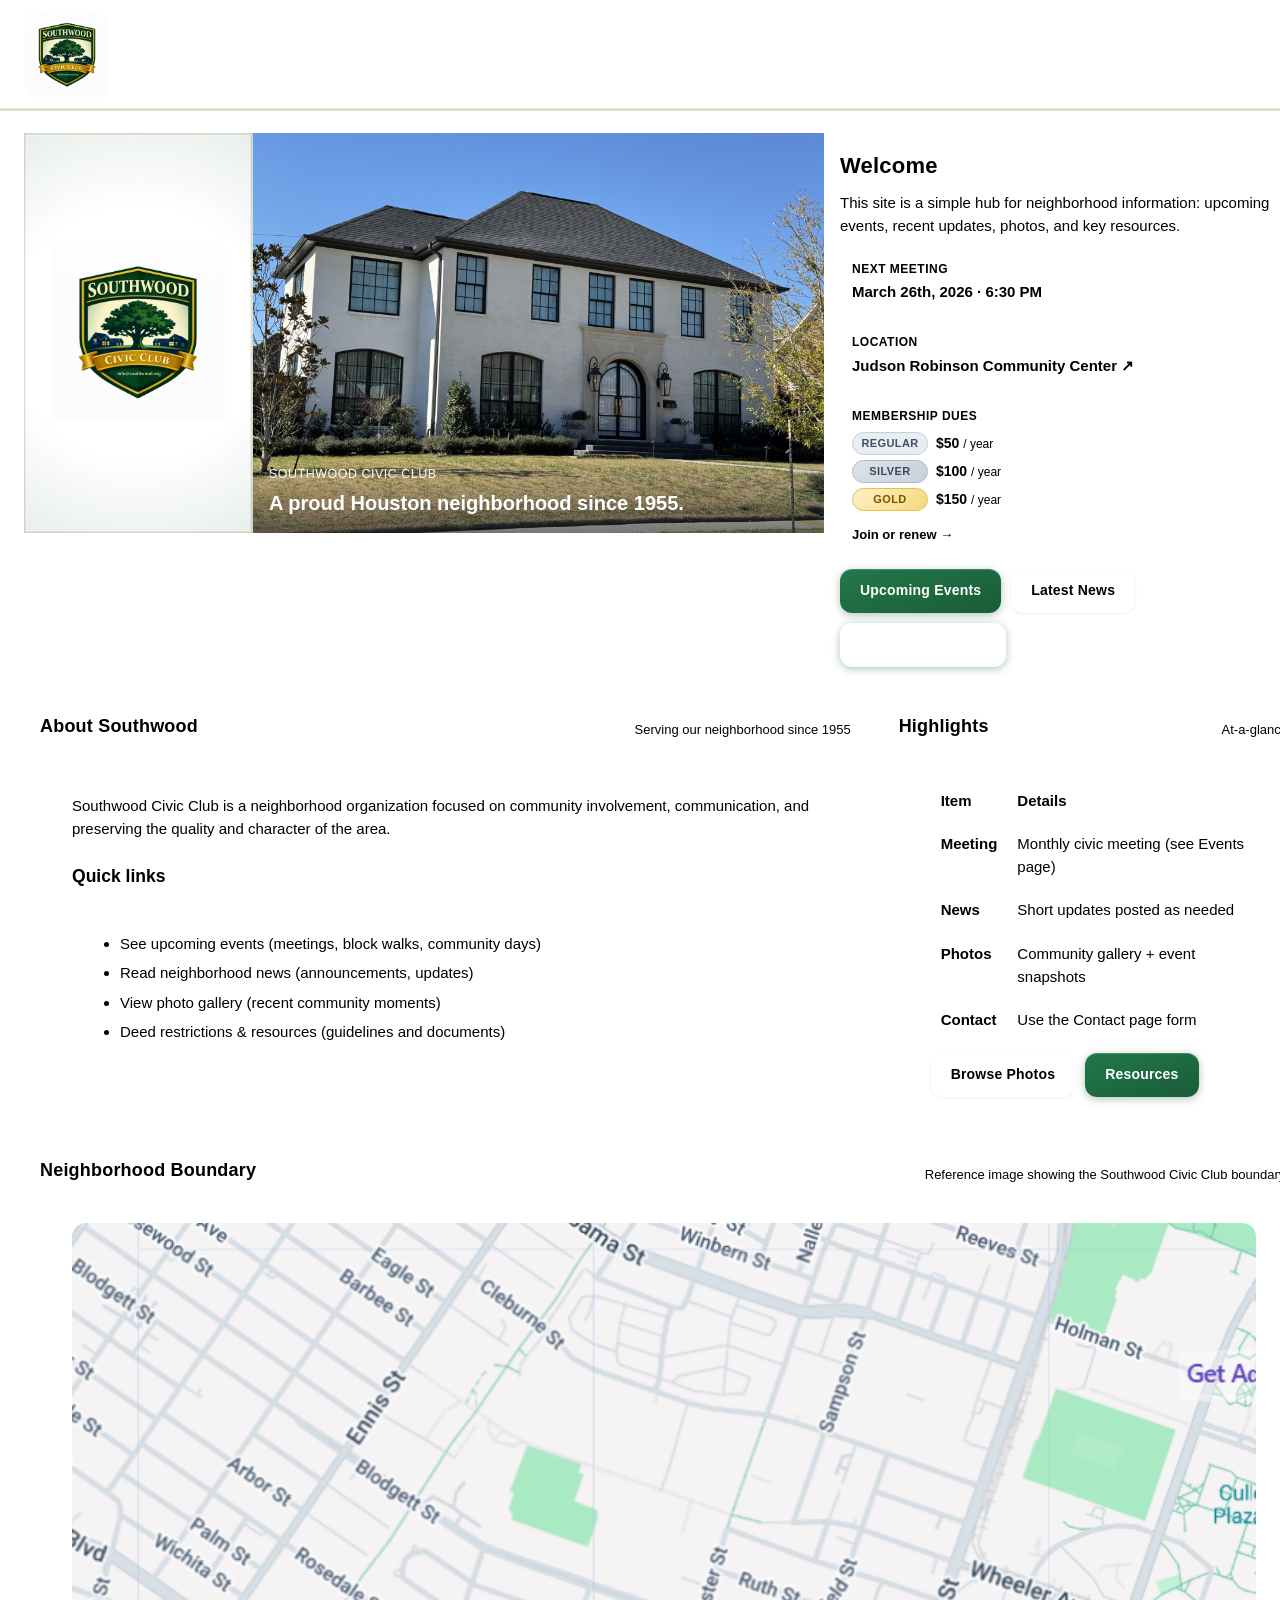
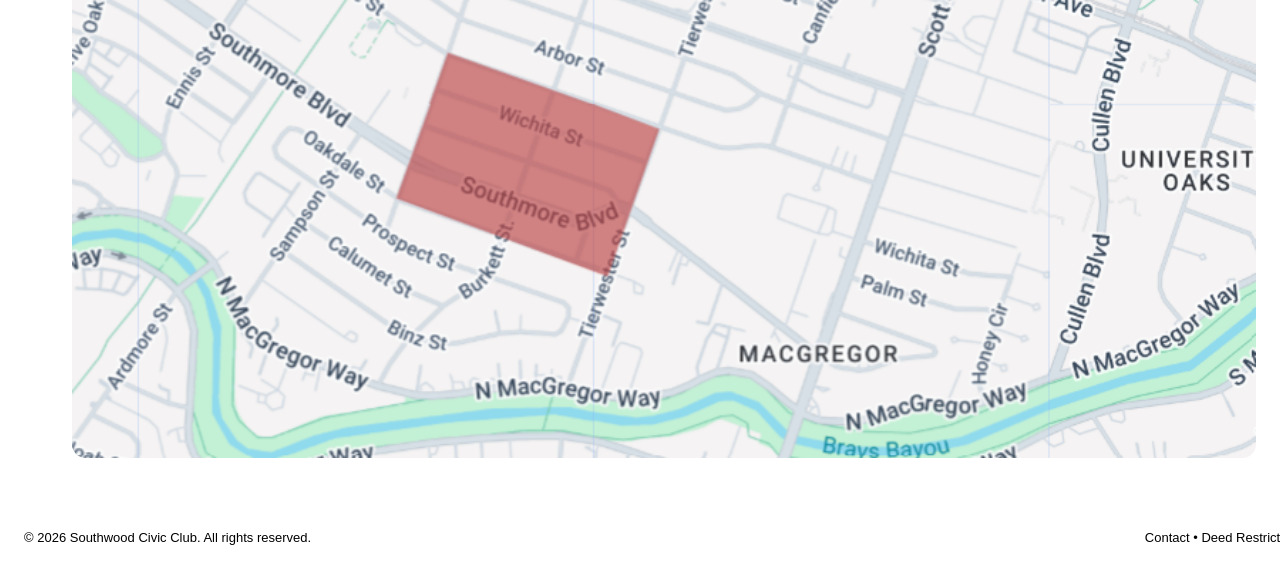
==== index.html @ e452732d "Replace interactive map with reference image Removed Leaflet CSS and JS references, replaced map wit" ====
<!doctype html>
<html lang="en">
<head>
  <meta charset="utf-8" />
  <meta name="viewport" content="width=device-width,initial-scale=1" />
  <title>Southwood Civic Club | Community in Houston, TX</title>
  <meta name="description" content="Southwood Civic Club — neighborhood updates, events, news, resources, and contact information." />
  <link rel="icon" href="assets/logo.png" />
  <link rel="stylesheet" href="assets/style.css" />
</head>

<body>
  <a class="skip-link" href="#main">Skip to content</a>

  <!-- Topbar -->
  <header class="topbar">
    <div class="container">
      <div class="topbarInner">
        <div class="brand">
          <div class="brandMark" aria-hidden="true">
            <img src="assets/logo.png" alt="">
          </div>
          <div class="brandText">
            <div class="brandName">Southwood Civic Club</div>
            <div class="brandTag">Community of neighbors • Houston, Texas</div>
          </div>
        </div>
        <nav class="nav" aria-label="Primary navigation">
          <a data-nav href="index.html">Home</a>
          <a data-nav href="events.html">Events</a>
          <a data-nav href="news.html">News</a>
          <a data-nav href="deed-restrictions.html">Deed Restrictions</a>
          <a data-nav href="about.html">About Us</a>
          <a data-nav href="contact.html">Contact</a>
        </nav>
        <button id="menuBtn" class="menuBtn" type="button" aria-controls="drawer" aria-expanded="false">
          Menu
        </button>
      </div>
    </div>
  </header>

  <!-- Drawer -->
  <div id="drawerBackdrop" class="drawerBackdrop" aria-hidden="true"></div>
  <aside id="drawer" class="drawer" aria-hidden="true">
    <div class="drawerHeader">
      <div class="drawerTitle">Southwood</div>
      <button id="closeBtn" class="closeBtn" type="button">Close</button>
    </div>
    <nav class="drawerNav" aria-label="Mobile navigation">
      <a data-nav href="index.html">Home <small>Overview</small></a>
      <a data-nav href="events.html">Events <small>Calendar</small></a>
      <a data-nav href="news.html">News <small>Updates</small></a>
      <a data-nav href="photo-gallery.html">Photo Gallery <small>Community photos</small></a>
      <a data-nav href="deed-restrictions.html">Deed Restrictions <small>Guidelines</small></a>
      <a data-nav href="contact.html">Contact <small>Reach the board</small></a>
    </nav>
  </aside>

  <!-- Hero -->
  <section class="hero">
    <div class="container">
      <div class="heroCard">
        <div class="heroTop">
          <div class="heroLeft">
            <div class="heroLogoPanel">
              <img src="assets/logo.png" alt="Southwood Civic Club logo" />
            </div>
            <div class="heroImage">
              <img id="heroRotatorImage" src="assets/hoa1.png" alt="Southwood Home of the Month - Photo 1" />
              <div class="heroOverlay">
                <div class="kicker">Southwood Civic Club</div>
                <div class="big">A proud Houston neighborhood since 1955.</div>
              </div>
            </div>
          </div>
          <div class="heroAside">
            <h1>Welcome</h1>
            <p>
              This site is a simple hub for neighborhood information: upcoming events, recent updates,
              photos, and key resources.
            </p>
            <div class="callouts">
              <div class="callout">
                <div class="label">Next Meeting</div>
                <div class="value"><a href="events.html">March 26th, 2026 · 6:30 PM</a></div>
              </div>
              <div class="callout">
                <div class="label">Location</div>
                <div class="value"><a href="https://maps.google.com/maps?q=Judson+Robinson+Community+Center,+3222+Yale+St,+Houston,+TX+77018" target="_blank" rel="noopener">Judson Robinson Community Center ↗</a></div>
              </div>
              <div class="callout">
                <div class="label">Membership Dues</div>
                <div class="membershipTiers">
                  <div class="tierRow">
                    <span class="tierBadge tierRegular">Regular</span>
                    <span class="tierPrice">$50 <span class="tierPer">/ year</span></span>
                  </div>
                  <div class="tierRow">
                    <span class="tierBadge tierSilver">Silver</span>
                    <span class="tierPrice">$100 <span class="tierPer">/ year</span></span>
                  </div>
                  <div class="tierRow">
                    <span class="tierBadge tierGold">Gold</span>
                    <span class="tierPrice">$150 <span class="tierPer">/ year</span></span>
                  </div>
                  <div style="margin-top:6px;"><a href="contact.html" style="font-size:13px;">Join or renew →</a></div>
                </div>
              </div>
            </div>
            <div class="pillRow" style="margin-top:14px;">
              <a class="btn primary" href="events.html">Upcoming Events</a>
              <a class="btn" href="news.html">Latest News</a>
              <a class="btn green" href="contact.html">Contact the Group</a>
            </div>
          </div>
        </div>
      </div>
    </div>
  </section>

  <!-- Main -->
  <main id="main" class="main">
    <div class="container">
      <div class="grid">
        <section class="card" aria-label="About">
          <div class="cardHeader">
            <h2>About Southwood</h2>
            <div class="sub">Serving our neighborhood since 1955</div>
          </div>
          <div class="cardBody">
            <p>
              Southwood Civic Club is a neighborhood organization focused on community involvement, communication,
              and preserving the quality and character of the area.
            </p>
            <hr class="sep" />
            <h3 style="margin:0 0 8px; color:var(--accent);">Quick links</h3>
            <ul class="list">
              <li><a href="events.html">See upcoming events</a> (meetings, block walks, community days)</li>
              <li><a href="news.html">Read neighborhood news</a> (announcements, updates)</li>
              <li><a href="photo-gallery.html">View photo gallery</a> (recent community moments)</li>
              <li><a href="deed-restrictions.html">Deed restrictions & resources</a> (guidelines and documents)</li>
            </ul>
          </div>
        </section>

        <aside class="card" aria-label="Highlights">
          <div class="cardHeader">
            <h2>Highlights</h2>
            <div class="sub">At-a-glance</div>
          </div>
          <div class="cardBody">
            <div class="tableScroll">
              <table class="table" aria-label="Highlights table">
                <thead>
                  <tr><th>Item</th><th>Details</th></tr>
                </thead>
                <tbody>
                  <tr>
                    <td data-label="Item"><b>Meeting</b></td>
                    <td data-label="Details">Monthly civic meeting (see Events page)</td>
                  </tr>
                  <tr>
                    <td data-label="Item"><b>News</b></td>
                    <td data-label="Details">Short updates posted as needed</td>
                  </tr>
                  <tr>
                    <td data-label="Item"><b>Photos</b></td>
                    <td data-label="Details">Community gallery + event snapshots</td>
                  </tr>
                  <tr>
                    <td data-label="Item"><b>Contact</b></td>
                    <td data-label="Details">Use the Contact page form</td>
                  </tr>
                </tbody>
              </table>
            </div>
            <div class="pillRow" style="margin-top:12px;">
              <a class="btn" href="photo-gallery.html">Browse Photos</a>
              <a class="btn primary" href="deed-restrictions.html">Resources</a>
            </div>
          </div>
        </aside>
      </div>

      <!-- Neighborhood Boundary Map -->
      <section class="card" aria-label="Neighborhood Boundary Map" style="margin-top:18px;">
        <div class="cardHeader">
          <h2>Neighborhood Boundary</h2>
          <div class="sub">Reference image showing the Southwood Civic Club boundary.</div>
        </div>
        <div class="cardBody">
          <img
            src="assets/map.png"
            alt="Map showing the Southwood Civic Club neighborhood boundary"
            style="display:block; width:100%; height:auto; border:1px solid var(--line); border-radius:14px;"
          />
        </div>
      </section>
    </div>
  </main>

  <footer class="footer">
    <div class="container">
      <div class="footerRow">
        <div>© <span id="year"></span> Southwood Civic Club. All rights reserved.</div>
        <div>
          <a href="contact.html">Contact</a> •
          <a href="deed-restrictions.html">Deed Restrictions</a>
        </div>
      </div>
    </div>
  </footer>

  <script src="assets/site.js"></script>
</body>
</html>
---- assets/style.css ----
/* Southwood Civic Club - Classic site styling


:root{
  --paper:#ffffff;
  --ink:#111827;
  --muted:#4b5563;
  --line:#e5e7eb;
  --soft:#f7f7f8;

  --accent:#1a5c38;        /* logo forest green */
  --accent-deep:#154d30;   /* deeper logo green */
  --accent-soft:#2a8a56;   /* lighter logo green */
  --accent2:#c9a24a;       /* refined gold accent */
  --accent3:#2a8a56;       /* lighter green */

  --shadow: 0 10px 30px rgba(17,24,39,.08);
  --shadow2: 0 6px 16px rgba(17,24,39,.10);

  --radius: 18px;
  --radius2: 14px;

  /* Increased from 1100px so content can stretch across larger desktop screens */
  --max: 1600px;
}

*{ box-sizing:border-box; }

html, body{ height:100%; }

body{
  margin:0;
  background:var(--paper);
  color:var(--ink);
  font-family: Calibri, Candara, "Segoe UI", SegoeUI, Optima, Arial, sans-serif;
  font-size:15px;
  line-height:1.55;
}

a{ color:var(--accent); text-decoration:none; }
a:hover{ text-decoration:underline; }

img{ max-width:100%; height:auto; display:block; }

/* Container now uses full width up to --max (responsive on any screen size) */
.container{
  width: 100%;
  max-width: var(--max);
  margin: 0 auto;
  padding: 0 24px;
}

.skip-link{
  position:absolute;
  left:-999px;
  top:auto;
  width:1px;
  height:1px;
  overflow:hidden;
}
.skip-link:focus{
  left:12px;
  top:12px;
  width:auto;
  height:auto;
  padding:10px 12px;
  background:#fff;
  border:1px solid var(--line);
  border-radius:10px;
  box-shadow:var(--shadow2);
  z-index:9999;
}

/* Header */
.topbar{
  position:sticky;
  top:0;
  z-index:50;
  background: linear-gradient(
    to right,
    var(--accent-deep),
    var(--accent),
    #1f6b44
  );
  border-bottom: 1px solid rgba(0,0,0,.15);
  box-shadow: inset 0 -2px 0 rgba(201,162,74,.35);
}

.topbarInner{
  display:flex;
  align-items:center;
  justify-content:space-between;
  gap:14px;
  padding: 12px 0;
}

.brand{
  display:flex;
  align-items:center;
  gap:12px;
  min-width: 240px;
}
.brandMark{
  width:84px;
  height:84px;
  border-radius:10px;
  border:1px solid rgba(255,255,255,.30);
  background:#fff;
  display:flex;
  align-items:center;
  justify-content:center;
  overflow:hidden;
  flex-shrink:0;
}
.brandMark img{
  width:100%;
  height:100%;
  object-fit:cover;
}
.brandText{
  display:flex;
  flex-direction:column;
  line-height:1.1;
}
.brandName{
  font-weight:700;
  letter-spacing:.2px;
  color:#fff;
}
.brandTag{
  font-size:13px;
  color:rgba(255,255,255,.78);
}

/* Desktop nav */
.nav{
  display:flex;
  align-items:center;
  gap:14px;
  flex-wrap:wrap;
  justify-content:flex-end;
}
.nav a{
  padding:8px 10px;
  border-radius:10px;
  color:rgba(255,255,255,.90);
  text-decoration:none;
  border:1px solid transparent;
}
.nav a:hover{
  background: rgba(255,255,255,.12);
  border-color: rgba(255,255,255,.22);
  text-decoration:none;
  color:#fff;
}
.nav a.active{
  background: rgba(255,255,255,.18);
  border-color: rgba(255,255,255,.32);
  color: #fff;
  font-weight:700;
}

/* Unified button style (Menu + Close) */
.menuBtn,
.closeBtn{
  height:42px;
  min-width:88px;
  padding:0 16px;
  border-radius:10px;
  border:1.5px solid rgba(255,255,255,.35);
  background:rgba(255,255,255,.12);
  color:#fff;
  font-weight:700;
  font-family: Calibri, Candara, "Segoe UI", SegoeUI, Optima, Arial, sans-serif;
  font-size:14px;
  line-height:1;
  display:inline-flex;
  align-items:center;
  justify-content:center;
  cursor:pointer;
  user-select:none;
  transition: background .14s ease, border-color .14s ease, box-shadow .14s ease;
  box-shadow: 0 1px 3px rgba(0,0,0,.12);
}
.menuBtn:hover,
.closeBtn:hover{
  background:rgba(255,255,255,.22);
  border-color: rgba(255,255,255,.55);
  box-shadow: 0 3px 8px rgba(0,0,0,.15);
}
.menuBtn:active,
.closeBtn:active{ transform: translateY(1px); box-shadow: none; }

.menuBtn{ display:none; }

/* Close button lives inside the white drawer — override to dark ink */
.closeBtn{
  border-color: var(--line);
  background: var(--paper);
  color: var(--ink);
  box-shadow: 0 1px 3px rgba(17,24,39,.07);
}
.closeBtn:hover{
  background: var(--soft);
  border-color: #c5cdd5;
  box-shadow: 0 3px 8px rgba(17,24,39,.10);
}

/* Drawer */
.drawerBackdrop{
  position:fixed;
  inset:0;
  background: rgba(17,24,39,.35);
  opacity:0;
  pointer-events:none;
  transition: opacity .2s ease;
  z-index:80;
}

.drawer{
  position:fixed;
  top:0;
  right:0;
  height:100%;
  width: 330px;
  max-width: 92vw;
  background:#fff;
  border-left:1px solid var(--line);
  box-shadow: var(--shadow);
  transform: translateX(105%);
  transition: transform .22s ease;
  z-index:90;
  display:flex;
  flex-direction:column;
}

.drawerHeader{
  display:flex;
  align-items:center;
  justify-content:space-between;
  padding: 14px 14px 10px;
  border-bottom:1px solid var(--line);
}
.drawerTitle{
  font-weight:800;
  color:var(--accent);
}

.drawerNav{
  padding: 10px 10px 18px;
  display:flex;
  flex-direction:column;
  gap:6px;
}
.drawerNav a{
  display:flex;
  align-items:center;
  justify-content:space-between;
  padding: 10px 12px;
  border-radius: 12px;
  border: 1px solid transparent;
  color: var(--ink);
  text-decoration:none;
}
.drawerNav a:hover{
  background: var(--soft);
  border-color: var(--line);
}
.drawerNav a.active{
  background: rgba(26,92,56,.10);
  border-color: rgba(26,92,56,.22);
  color: var(--accent);
  font-weight:800;
}
.drawerNav small{
  color: var(--muted);
  font-weight:600;
}

/* Open state */
body.drawerOpen .drawerBackdrop{
  opacity:1;
  pointer-events:auto;
}
body.drawerOpen .drawer{
  transform: translateX(0);
}

/* Hero */
.hero{
  padding: 22px 0 6px;
}
.heroCard{
  border:1px solid var(--line);
  border-radius: var(--radius);
  overflow:hidden;
  background:#fff;
  box-shadow: var(--shadow);
}
.heroTop{
  display:grid;
  grid-template-columns: 1.25fr .75fr;
  gap:0;
}
.heroLeft{
  display:flex;
  flex-direction:row;
  align-items:stretch;
  height:400px;
  border-right: 1px solid var(--line);
  overflow:hidden;
}
.heroLogoPanel{
  width: 200px;
  min-width: 200px;
  max-width: 200px;
  display:flex;
  align-items:center;
  justify-content:center;
  padding: 14px;
  border-right: 1px solid rgba(26,92,56,.18);
  background: radial-gradient(
    circle at center,
    #ffffff 55%,
    rgba(26,92,56,.10) 100%
  );
  box-shadow:
    inset 0 0 0 2px rgba(26,92,56,.08),
    0 8px 18px rgba(17,24,39,.06);
  position: relative;
  overflow:hidden;
}
.heroLogoPanel::after{
  content:"";
  position:absolute;
  inset:0;
  pointer-events:none;
  box-shadow: inset 0 0 0 1px rgba(201,162,74,.25);
}
.heroLogoPanel img{
  width: 174px;
  height: 174px;
  object-fit: contain;
  display:block;
}
.heroImage{
  flex:1;
  height:400px;
  background: #f3f4f6;
  position:relative;
  overflow:hidden;
}
.heroImage img{
  width:100%;
  height:100%;
  object-fit:cover;
  display:block;
  transition: opacity .22s ease-in-out;
}
.heroImage img.isFading{
  opacity:.25;
}
.heroOverlay{
  position:absolute;
  inset:auto 0 0 0;
  padding: 14px 16px;
  background: linear-gradient(to top, rgba(17,24,39,.55), rgba(17,24,39,0));
  color:#fff;
}
.heroOverlay .kicker{
  font-size:12.5px;
  letter-spacing:.5px;
  text-transform:uppercase;
  opacity:.95;
}
.heroOverlay .big{
  font-size:20px;
  font-weight:800;
  margin-top:4px;
}

.heroAside{
  padding: 16px 16px 14px;
}
.heroAside h1{
  margin: 0 0 8px;
  font-size: 22px;
  color: var(--accent);
  letter-spacing:.2px;
}
.heroAside p{
  margin: 0 0 12px;
  color: var(--muted);
}
.callouts{
  display:flex;
  flex-direction:column;
  gap:10px;
  margin-top: 8px;
}
.callout{
  border: 1px solid var(--line);
  background: var(--soft);
  border-radius: 12px;
  padding: 10px 12px;
}
.callout .label{
  font-size:12px;
  color: var(--muted);
  text-transform: uppercase;
  letter-spacing:.5px;
  font-weight:700;
}
.callout .value{
  font-weight:800;
  margin-top:2px;
}
.callout a{
  font-weight:800;
}
.membershipTiers{
  margin-top: 6px;
  display: flex;
  flex-direction: column;
  gap: 5px;
}
.tierRow{
  display: flex;
  align-items: center;
  gap: 8px;
}
.tierBadge{
  display: inline-block;
  font-size: 11px;
  font-weight: 800;
  letter-spacing: .4px;
  text-transform: uppercase;
  padding: 2px 8px;
  border-radius: 20px;
  min-width: 58px;
  text-align: center;
}
.tierRegular{
  background: #e8edf2;
  color: #3d5166;
  border: 1px solid #c5d0db;
}
.tierSilver{
  background: linear-gradient(135deg, #dde3ea 0%, #c8d0da 100%);
  color: #3a4a5c;
  border: 1px solid #adb8c7;
}
.tierGold{
  background: linear-gradient(135deg, #fef0c7 0%, #f5d87e 100%);
  color: #7a5200;
  border: 1px solid #e6c04a;
}
.tierPrice{
  font-weight: 800;
  font-size: 14px;
  color: var(--ink);
}
.tierPer{
  font-weight: 500;
  font-size: 12px;
  color: var(--muted);
}

/* Content sections */
.main{
  padding: 12px 0 26px;
}
.grid{
  display:grid;
  grid-template-columns: 2fr 1fr;
  gap: 16px;
  align-items:start;
}

.card{
  border:1px solid var(--line);
  border-radius: var(--radius);
  background:#fff;
  box-shadow: var(--shadow);
}
.cardHeader{
  padding: 14px 16px 10px;
  border-bottom:1px solid var(--line);
  display:flex;
  align-items:flex-end;
  justify-content:space-between;
  gap:12px;
}
.cardHeader h2{
  margin:0;
  font-size: 18px;
  color: var(--accent);
  letter-spacing:.2px;
}
.cardHeader .sub{
  color: var(--muted);
  font-size: 13px;
}
.cardBody{
  padding: 28px 48px;
}
hr.sep{
  border:0;
  border-top:1px solid var(--line);
  margin: 8px 0;
}

.pillRow{
  display:flex;
  flex-wrap:wrap;
  gap:10px;
  margin-top: 14px;
  align-items:center;
}

.btn{
  display:inline-flex;
  align-items:center;
  justify-content:center;
  gap:8px;
  padding: 11px 20px;
  border-radius: 12px;
  border: 1px solid var(--line);
  background:#fff;
  color: var(--ink);
  font-weight:700;
  font-size: 14px;
  letter-spacing: .2px;
  cursor:pointer;
  text-decoration:none;
  transition: transform .15s ease, background .15s ease, box-shadow .15s ease, border-color .15s ease;
  font-family: Calibri, Candara, "Segoe UI", SegoeUI, Optima, Arial, sans-serif;
  box-shadow: 0 1px 3px rgba(17,24,39,.08), inset 0 1px 0 rgba(255,255,255,.9);
  position: relative;
  overflow: hidden;
}
.btn:hover{
  background: var(--soft);
  border-color: #d1d5db;
  box-shadow: 0 4px 12px rgba(17,24,39,.12), inset 0 1px 0 rgba(255,255,255,.9);
  transform: translateY(-2px);
  text-decoration:none;
}
.btn:active{
  transform: translateY(0);
  box-shadow: 0 1px 3px rgba(17,24,39,.08);
}
.btn.primary{
  background: linear-gradient(160deg, #22784a 0%, #1a5c38 100%);
  border-color: #154d30;
  color: #fff;
  box-shadow: 0 2px 8px rgba(26,92,56,.35), inset 0 1px 0 rgba(255,255,255,.18);
}
.btn.primary:hover{
  background: linear-gradient(160deg, #29925b 0%, #22784a 100%);
  border-color: #154d30;
  box-shadow: 0 6px 18px rgba(26,92,56,.40), inset 0 1px 0 rgba(255,255,255,.18);
  color: #fff;
}
.btn.primary:active{
  background: linear-gradient(160deg, #1a5c38 0%, #154d30 100%);
  box-shadow: 0 1px 4px rgba(26,92,56,.30);
}
.btn.green{
  background: linear-gradient(
    160deg,
    var(--accent-soft) 0%,
    var(--accent) 100%
  );
  border-color: var(--accent-deep);
  color: #fff;
  box-shadow: 0 2px 8px rgba(26,92,56,.35), inset 0 1px 0 rgba(255,255,255,.18);
}
.btn.green:hover{
  background: linear-gradient(160deg, #339965 0%, #22784a 100%);
  border-color: var(--accent-deep);
  box-shadow: 0 6px 18px rgba(26,92,56,.40), inset 0 1px 0 rgba(255,255,255,.18);
  color: #fff;
}
.btn.green:active{
  background: linear-gradient(160deg, var(--accent) 0%, var(--accent-deep) 100%);
  box-shadow: 0 1px 4px rgba(26,92,56,.30);
}

.list{
  margin: 0;
  padding: 28px 48px;
}
.list li{ margin: 6px 0; }

.notice{
  border-left: 4px solid rgba(26,92,56,.50);
  background: rgba(26,92,56,.06);
  padding: 10px 12px;
  border-radius: 10px;
  color: var(--muted);
}


.boundaryMapCard{
  width: min(1100px, 100%);
  margin-left:auto;
  margin-right:auto;
}

/* Tables */
.tableScroll{
  overflow-x: auto;
  -webkit-overflow-scrolling: touch;
  border-radius: 12px;
  border: 1px solid var(--line);
}
.table{
  width:100%;
  border-collapse:collapse;
  border-radius: 12px;
  overflow:hidden;
}
.table th, .table td{
  padding: 10px 10px;
  border-bottom: 1px solid var(--line);
  vertical-align:top;
}
.table th{
  background: var(--soft);
  text-align:left;
  color: var(--ink);
  font-weight:800;
}
.table tr:hover td{
  background: rgba(17,24,39,.02);
}

/* Gallery */
.gallery{
  display:grid;
  grid-template-columns: repeat(3, 1fr);
  gap:10px;
}
.gItem{
  border:1px solid var(--line);
  border-radius: 12px;
  overflow:hidden;
  background:#fff;
  cursor:pointer;
  transition: transform .12s ease, box-shadow .12s ease;
}
.gItem:hover{
  transform: translateY(-2px);
  box-shadow: 0 10px 18px rgba(17,24,39,.10);
}
.gItem img{
  width:100%;
  height: 180px;
  object-fit:cover;
  background:#f3f4f6;
}
.gCap{
  padding: 8px 10px;
  font-weight:700;
  color: var(--muted);
  font-size: 13px;
}

/* Lightbox */
.lightbox{
  position:fixed;
  inset:0;
  background: rgba(17,24,39,.72);
  display:none;
  align-items:center;
  justify-content:center;
  padding: 18px;
  z-index:120;
}
.lightbox.open{ display:flex; }
.lightboxInner{
  width:min(980px, 96vw);
  background:#fff;
  border-radius: 14px;
  overflow:hidden;
  box-shadow: var(--shadow);
  border: 1px solid rgba(255,255,255,.12);
}
.lightboxTop{
  display:flex;
  align-items:center;
  justify-content:space-between;
  gap:10px;
  padding: 10px 12px;
  border-bottom:1px solid var(--line);
  background: var(--soft);
}
.lightboxTitle{
  font-weight:800;
  color: var(--ink);
}
.lbControls{
  display:flex;
  gap:8px;
}
.lbBtn{
  height:38px;
  min-width:44px;
  padding:0 12px;
  border-radius:10px;
  border:1px solid var(--line);
  background:#fff;
  font-weight:800;
  cursor:pointer;
}
.lbBtn:hover{ background:#f3f4f6; }
.lightboxImg{
  width:100%;
  max-height: 78vh;
  object-fit:contain;
  background:#0b1220;
}

/* Forms */
.field{
  display:flex;
  flex-direction:column;
  gap:6px;
  margin-bottom: 16px;
}
.field label{
  font-weight:700;
  font-size: 13.5px;
  color: var(--ink);
  letter-spacing: .1px;
}
.input, textarea{
  border: 1.5px solid var(--line);
  border-radius: 12px;
  padding: 11px 14px;
  font-family: Calibri, Candara, "Segoe UI", SegoeUI, Optima, Arial, sans-serif;
  font-size: 15px;
  outline: none;
  background: #fafafa;
  color: var(--ink);
  transition: border-color .18s ease, box-shadow .18s ease, background .18s ease;
  box-shadow: inset 0 1px 3px rgba(17,24,39,.05);
  width: 100%;
}
.input::placeholder, textarea::placeholder{
  color: #9ca3af;
}
.input:hover, textarea:hover{
  border-color: #c5cdd5;
  background: #fff;
}
.input:focus, textarea:focus{
  border-color: #1a5c38;
  background: #fff;
  box-shadow: 0 0 0 3.5px rgba(26,92,56,.14), inset 0 1px 2px rgba(17,24,39,.04);
}
textarea{ min-height: 130px; resize: vertical; line-height: 1.6; }

/* Contact form status messages */
.formStatus{
  padding: 13px 16px;
  border-radius: 12px;
  font-size: 14px;
  font-weight: 600;
  margin-bottom: 14px;
  border: 1.5px solid transparent;
  line-height: 1.5;
}
.formStatus.success{
  background: rgba(47,111,78,.08);
  border-color: rgba(47,111,78,.30);
  color: #1e5c37;
}
.formStatus.error{
  background: rgba(185,28,28,.06);
  border-color: rgba(185,28,28,.25);
  color: #991b1b;
}
.btn:disabled{
  opacity: .60;
  cursor: not-allowed;
  transform: none !important;
  box-shadow: none !important;
}

/* Footer */
.footer{
  border-top:1px solid var(--line);
  padding: 16px 0 22px;
  color: var(--muted);
  font-size: 13px;
}
.footerRow{
  display:flex;
  align-items:center;
  justify-content:space-between;
  gap:12px;
  flex-wrap:wrap;
}
.footer a{ color: var(--muted); }
.footer a:hover{ color: var(--accent); }

/* Responsive */
@media (max-width: 920px){
  .heroTop{ grid-template-columns: 1fr; }
  .heroLeft{ border-right:0; border-bottom:1px solid var(--line); height:auto; }
  .heroImage{ height:300px; }
  .grid{ grid-template-columns: 1fr; }
  .gallery{ grid-template-columns: repeat(2, 1fr); }
}
@media (max-width: 560px){
  .heroLeft{ flex-direction:column; height:auto; }
  .heroLogoPanel{ width:100%; max-width:100%; border-right:0; border-bottom:1px solid var(--line); padding:12px; }
  .heroLogoPanel img{ width:120px; height:120px; }
  .heroImage{ height:220px; }
}

@media (max-width: 760px){
  .nav{ display:none; }
  .menuBtn{ display:inline-flex; }
  .brand{ min-width: unset; }
}

@media (max-width: 480px){
  .gallery{ grid-template-columns: 1fr; }
  .container{ padding: 0 12px; }
  .cardBody{ padding: 16px 16px; }
  .list{ padding: 12px 16px; }
  .cardHeader{ flex-direction: column; align-items: flex-start; gap: 2px; }

  /* Responsive stacked table — each row becomes a labeled card */
  .tableScroll{ border: none; overflow: visible; }
  .table, .table thead, .table tbody, .table th, .table td, .table tr{
    display: block;
  }
  .table thead tr{
    position: absolute;
    top: -9999px;
    left: -9999px;
  }
  .table tr{
    border: 1px solid var(--line);
    border-radius: 12px;
    margin-bottom: 10px;
    overflow: hidden;
  }
  .table td{
    border: none;
    border-bottom: 1px solid var(--line);
    position: relative;
    padding: 10px 12px 10px 42%;
    min-height: 36px;
    word-break: break-word;
  }
  .table td:last-child{ border-bottom: none; }
  .table td::before{
    content: attr(data-label);
    position: absolute;
    left: 10px;
    width: 38%;
    padding-right: 8px;
    font-weight: 800;
    color: var(--muted);
    font-size: 12px;
    text-transform: uppercase;
    letter-spacing: .3px;
    padding-top: 2px;
  }
}

/* Document toggle accordion panels */
.docToggleRow{
  display:flex;
  flex-direction:column;
  gap:12px;
  margin-bottom:24px;
}

.docToggleBtn{
  display:flex;
  align-items:center;
  gap:16px;
  width:100%;
  padding:18px 22px;
  border-radius:14px;
  border:1.5px solid var(--line);
  background:var(--soft);
  color:var(--ink);
  font-family:Calibri, Candara, "Segoe UI", SegoeUI, Optima, Arial, sans-serif;
  cursor:pointer;
  text-align:left;
  transition:background .15s ease, border-color .15s ease, box-shadow .15s ease;
  box-shadow:0 1px 3px rgba(17,24,39,.07);
}
.docToggleBtn:hover{
  background:#fff;
  border-color:rgba(26,92,56,.35);
  box-shadow:0 4px 12px rgba(17,24,39,.10);
}
.docToggleBtn[aria-expanded="true"]{
  background:rgba(26,92,56,.06);
  border-color:rgba(26,92,56,.30);
}

.docToggleIcon{
  font-size:16px;
  color:var(--accent);
  flex-shrink:0;
  transition:transform .2s ease;
  line-height:1;
}
.docToggleBtn[aria-expanded="true"] .docToggleIcon{
  transform:rotate(90deg);
}

.docToggleText{
  flex:1;
  min-width:0;
}
.docToggleLabel{
  font-size:17px;
  font-weight:800;
  color:var(--accent);
  display:block;
}
.docToggleSub{
  font-size:13px;
  color:var(--muted);
  display:block;
  margin-top:2px;
}

.docPanel{
  border:1px solid var(--line);
  border-radius:14px;
  padding:28px 36px;
  background:#fff;
  margin-bottom:16px;
  animation:panelOpen .18s ease;
}

@keyframes panelOpen{
  from{ opacity:0; transform:translateY(-6px); }
  to{ opacity:1; transform:translateY(0); }
}

.docPanel h4{
  margin:18px 0 6px;
  color:var(--accent);
}
.docPanel h5{
  margin:12px 0 4px;
  color:var(--ink);
}

.docNotice{
  border-left:4px solid rgba(26,92,56,.40);
  background:rgba(26,92,56,.05);
  border-radius:10px;
  padding:14px 18px;
  margin-bottom:20px;
}
.docNotice .noticeLabel{
  font-size:11px;
  font-weight:800;
  letter-spacing:.6px;
  text-transform:uppercase;
  color:var(--accent);
  margin-bottom:6px;
}

.docSection{
  border-top:1px solid var(--line);
  padding-top:20px;
  margin-top:20px;
}

.docRecord{
  display:inline-block;
  font-size:12px;
  font-weight:700;
  letter-spacing:.3px;
  color:var(--muted);
  background:var(--soft);
  border:1px solid var(--line);
  border-radius:8px;
  padding:3px 10px;
  margin-bottom:14px;
}

@media (max-width:560px){
  .docPanel{ padding:16px 14px; }
  .docToggleBtn{ padding:14px 14px; gap:10px; }
  .docToggleLabel{ font-size:15px; }
}

/* About page board cards */
.boardGrid{
  display:grid;
  grid-template-columns: repeat(3, minmax(0, 1fr));
  gap:14px;
}
.boardCard{
  border:1px solid var(--line);
  border-radius:12px;
  background:#fff;
  padding:10px;
  text-align:center;
}
.boardPhoto{
  width:100%;
  aspect-ratio:1 / 1;
  object-fit:cover;
  border-radius:10px;
  border:1px solid var(--line);
  background:var(--soft);
}
.boardName{
  margin-top:10px;
  font-weight:800;
  color:var(--ink);
}
.boardRole{
  margin-top:2px;
  font-size:13px;
  color:var(--muted);
}

@media (max-width: 920px){
  .boardGrid{ grid-template-columns: repeat(2, minmax(0, 1fr)); }
}

@media (max-width: 560px){
  .boardGrid{ grid-template-columns: 1fr; }
}
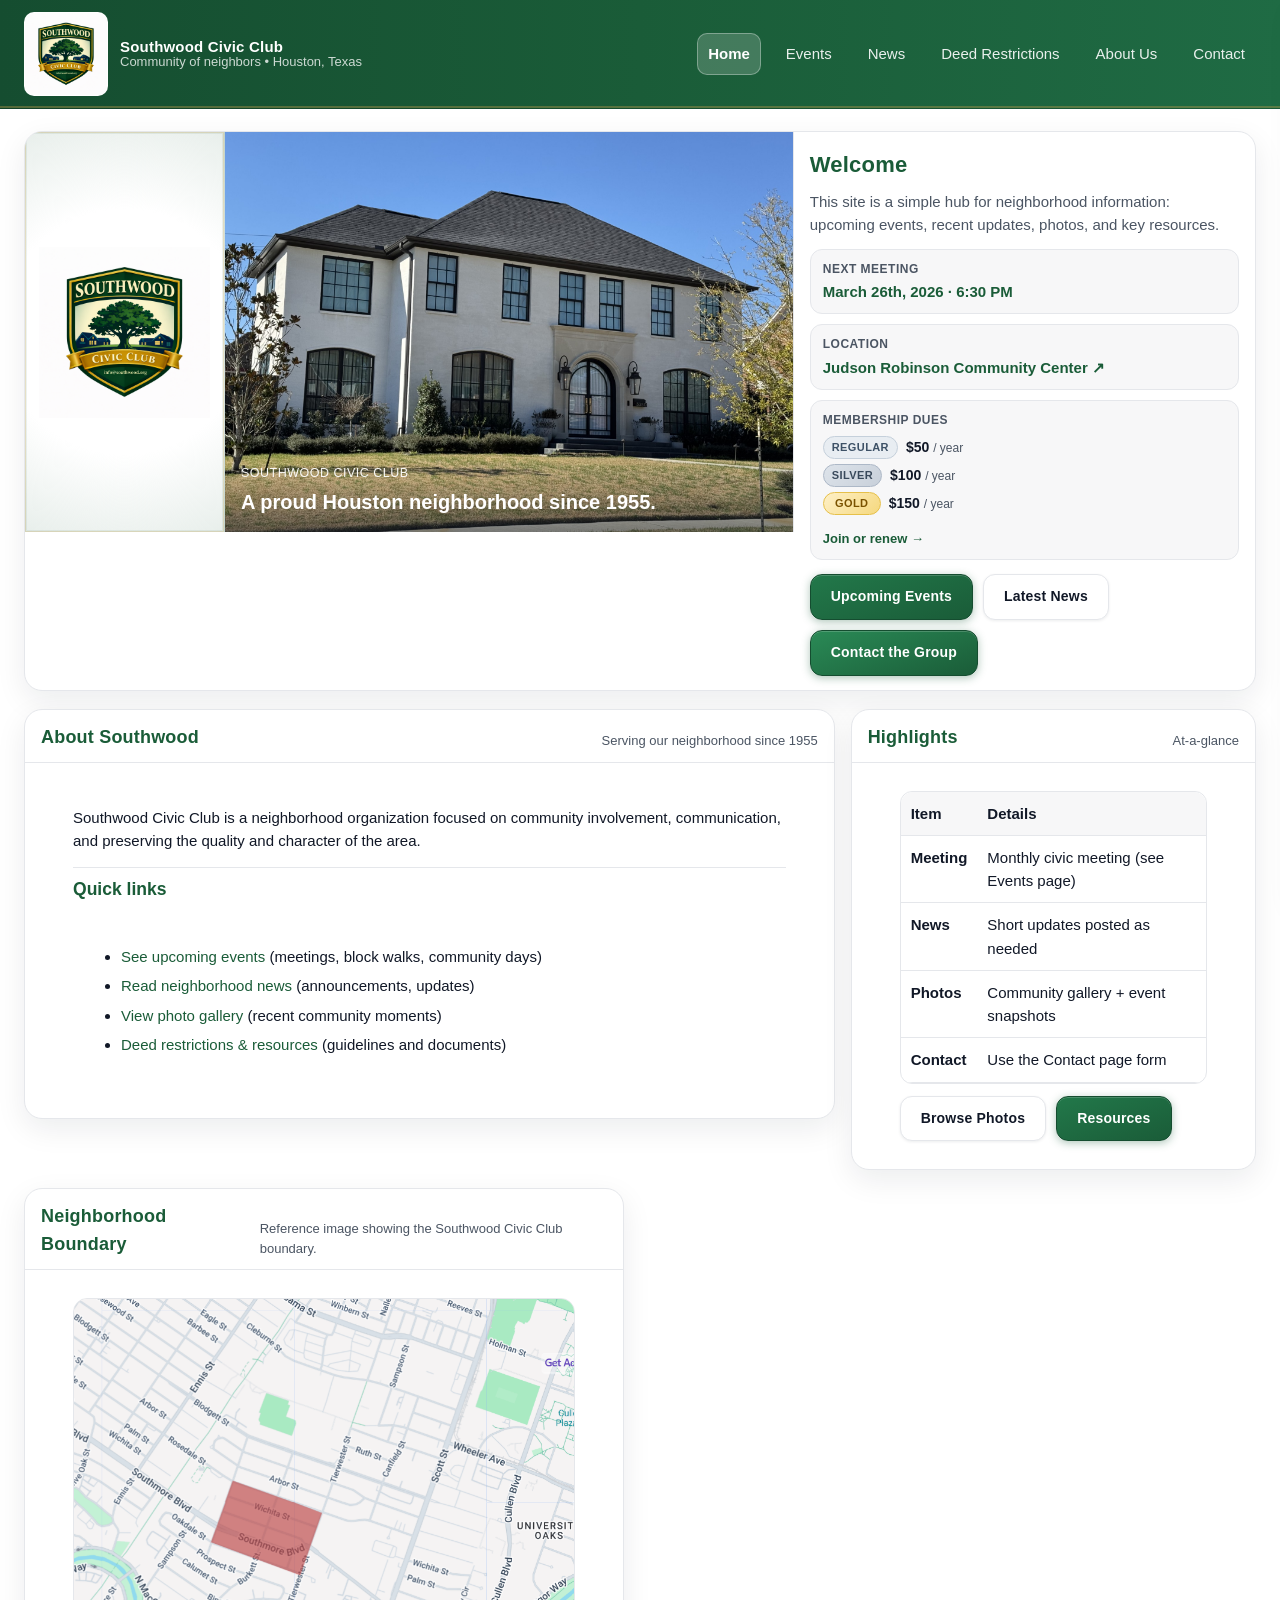
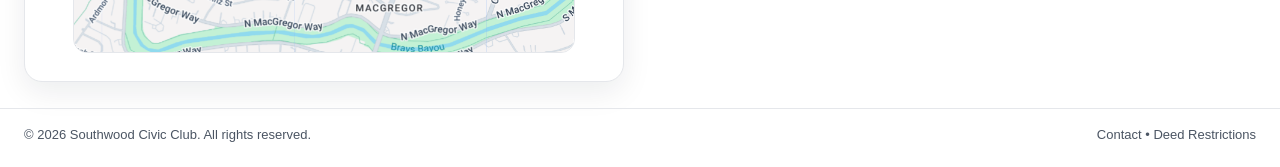
==== commit 2995a0cf: "Reduce neighborhood boundary map card width on index page https://claude.ai/code/session_018CVk3ab3A" ====
--- a/index.html
+++ b/index.html
@@ -184,7 +184,7 @@
       </div>
 
       <!-- Neighborhood Boundary Map -->
-      <section class="card" aria-label="Neighborhood Boundary Map" style="margin-top:18px;">
+      <section class="card" aria-label="Neighborhood Boundary Map" style="margin-top:18px; max-width:600px;">
         <div class="cardHeader">
           <h2>Neighborhood Boundary</h2>
           <div class="sub">Reference image showing the Southwood Civic Club boundary.</div>
--- a/assets/style.css
+++ b/assets/style.css
@@ -1,5 +1,4 @@
-/* Southwood Civic Club - Classic site styling
-
+/* Southwood Civic Club - Classic site styling */
 
 :root{
   --paper:#ffffff;
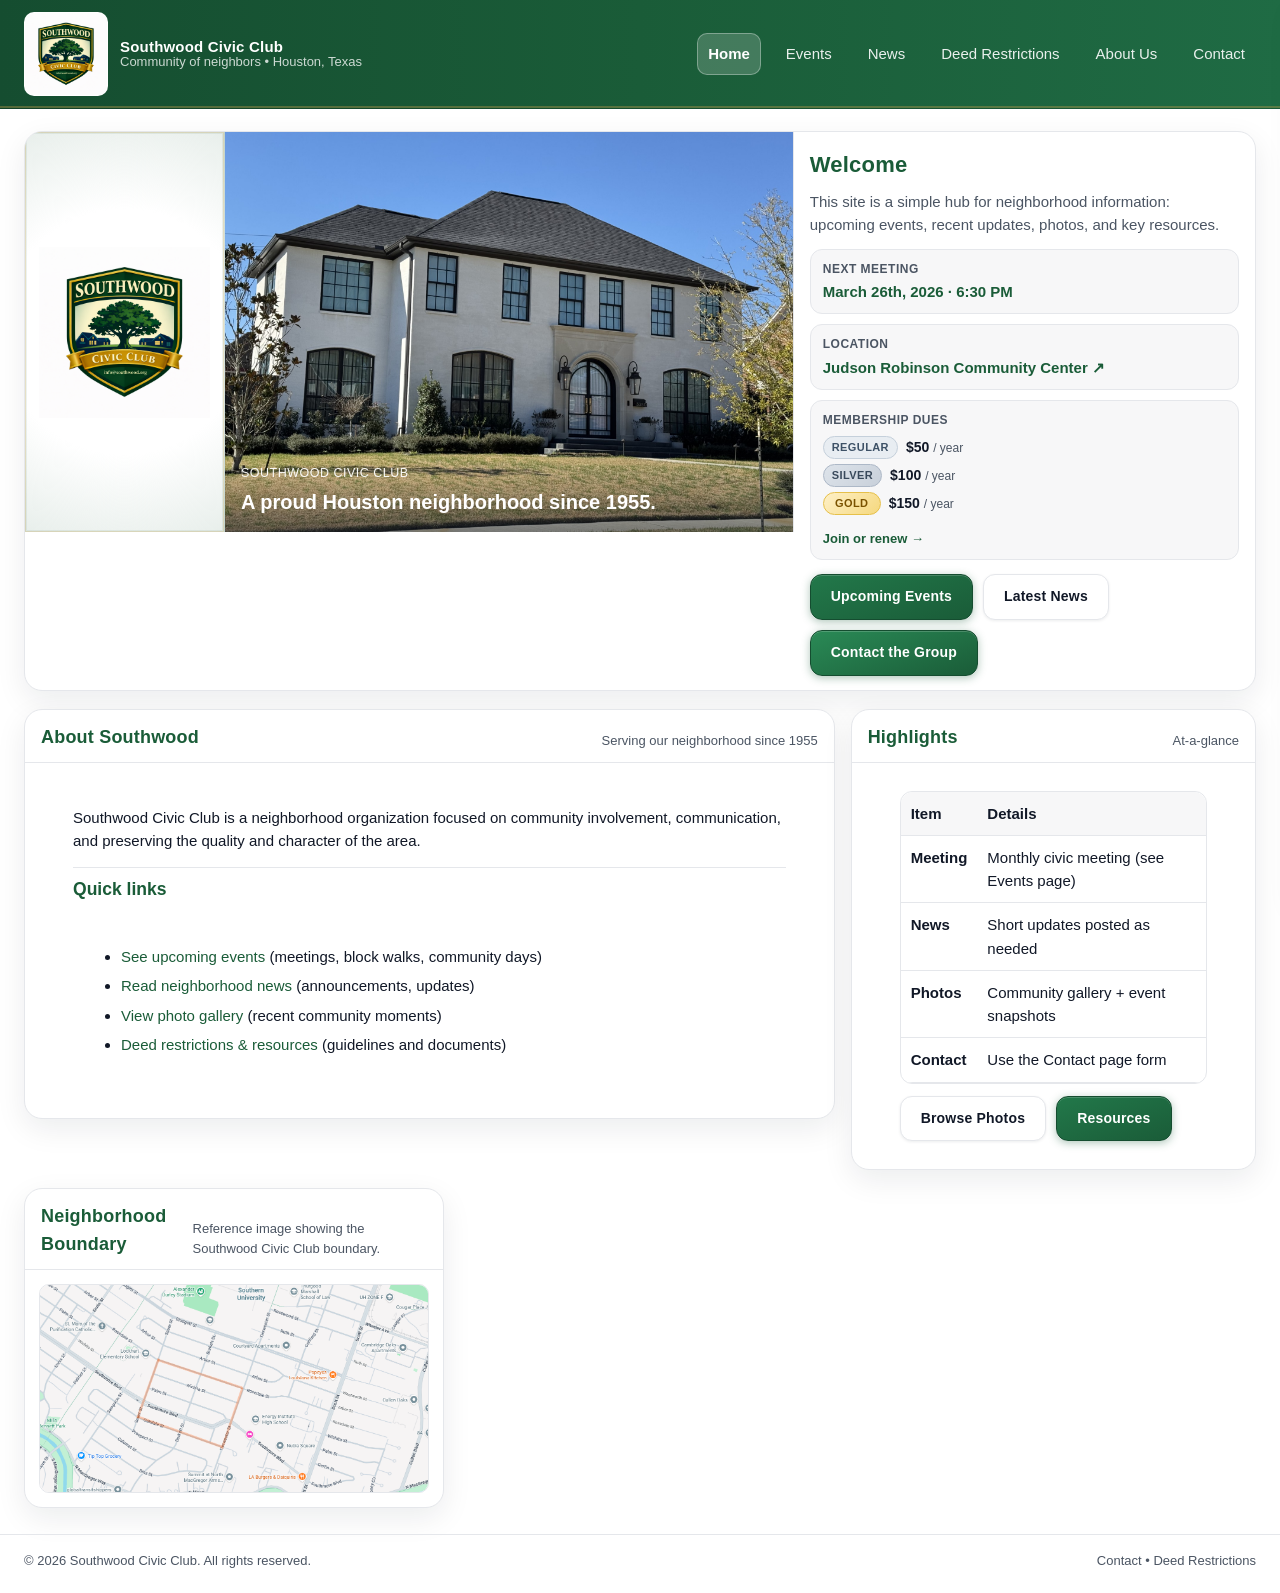
==== commit 02bf1385: "Further reduce boundary map card size and tighten padding https://claude.ai/code/session_018CVk3ab3A" ====
--- a/index.html
+++ b/index.html
@@ -184,16 +184,16 @@
       </div>
 
       <!-- Neighborhood Boundary Map -->
-      <section class="card" aria-label="Neighborhood Boundary Map" style="margin-top:18px; max-width:600px;">
+      <section class="card" aria-label="Neighborhood Boundary Map" style="margin-top:18px; max-width:420px;">
         <div class="cardHeader">
           <h2>Neighborhood Boundary</h2>
           <div class="sub">Reference image showing the Southwood Civic Club boundary.</div>
         </div>
-        <div class="cardBody">
+        <div class="cardBody" style="padding:14px;">
           <img
             src="assets/map.png"
             alt="Map showing the Southwood Civic Club neighborhood boundary"
-            style="display:block; width:100%; height:auto; border:1px solid var(--line); border-radius:14px;"
+            style="display:block; width:100%; height:auto; border:1px solid var(--line); border-radius:10px;"
           />
         </div>
       </section>
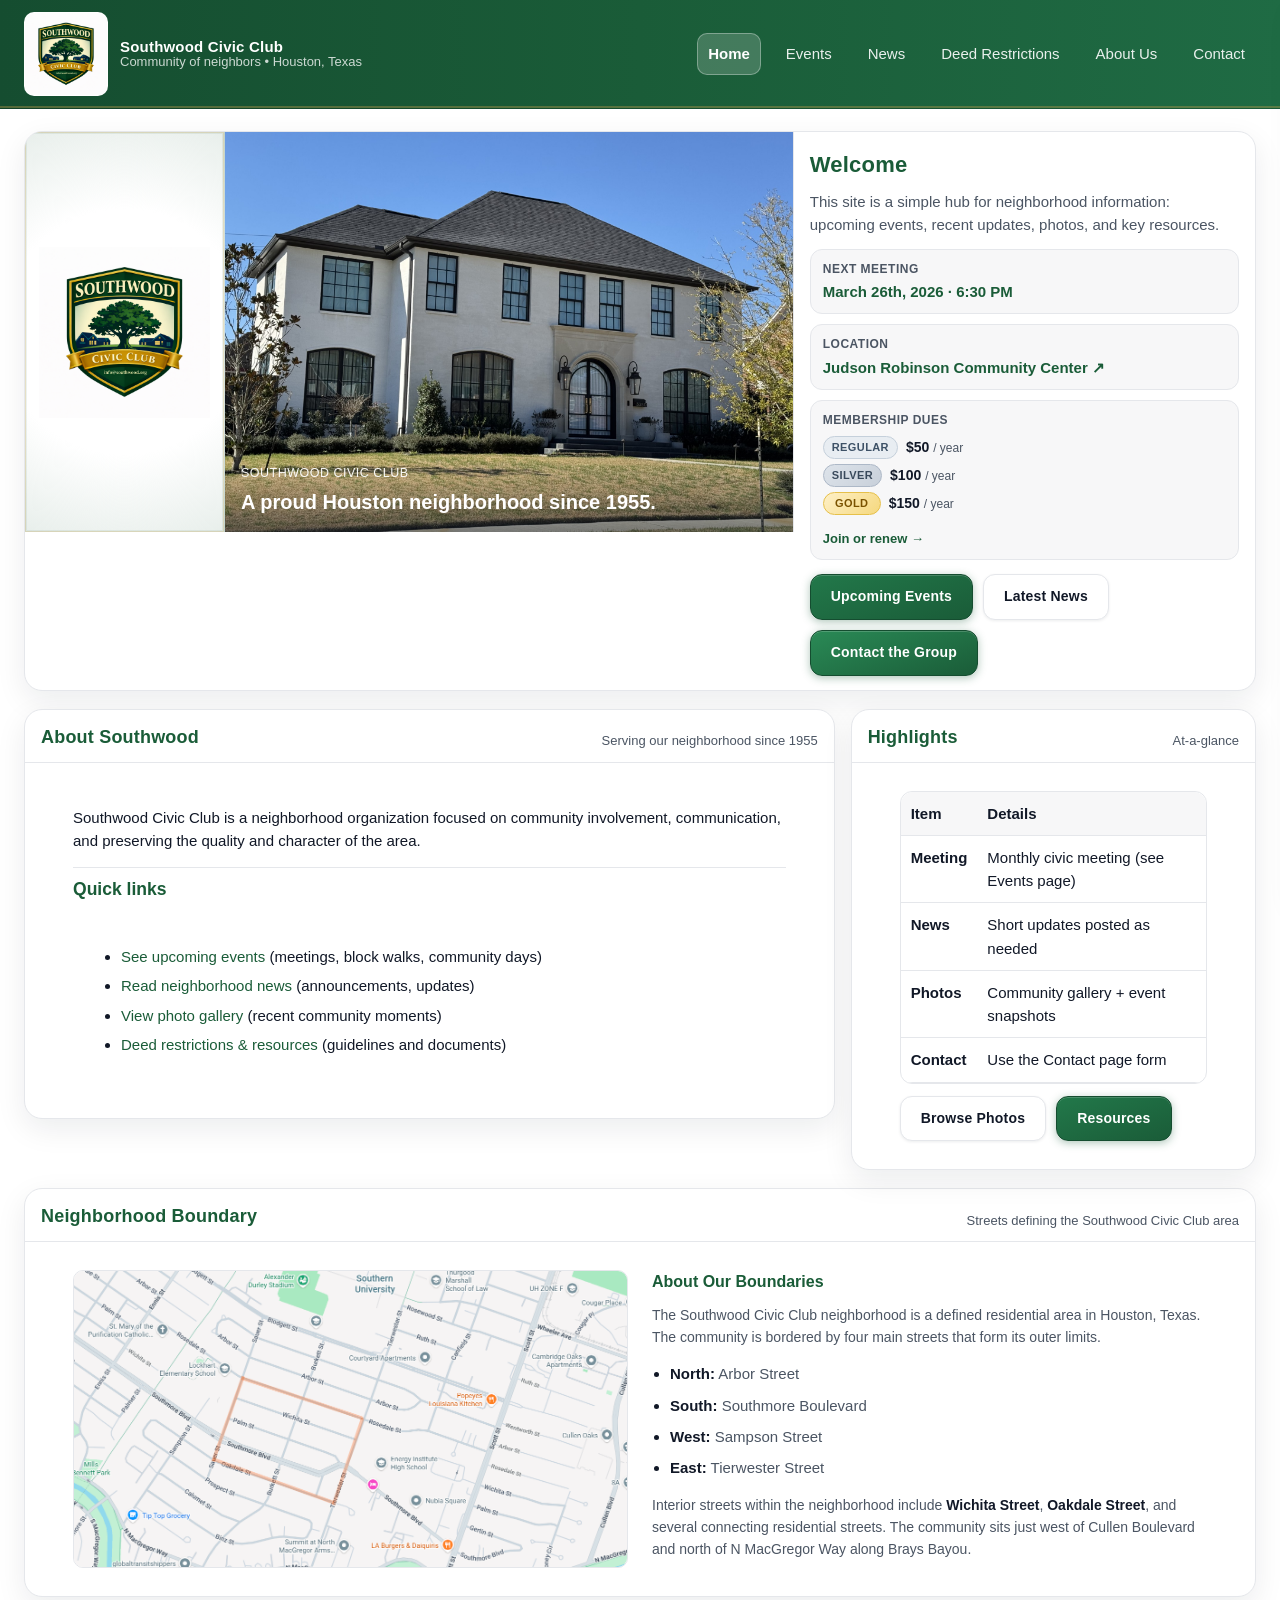
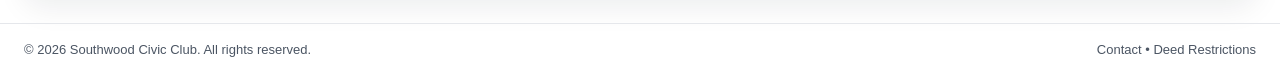
==== commit 70f3b6d1: "Redesign boundary map section as two-column layout with street description Left column shows the map" ====
--- a/index.html
+++ b/index.html
@@ -184,17 +184,35 @@
       </div>
 
       <!-- Neighborhood Boundary Map -->
-      <section class="card" aria-label="Neighborhood Boundary Map" style="margin-top:18px; max-width:420px;">
+      <section class="card" aria-label="Neighborhood Boundary Map" style="margin-top:18px;">
         <div class="cardHeader">
           <h2>Neighborhood Boundary</h2>
-          <div class="sub">Reference image showing the Southwood Civic Club boundary.</div>
-        </div>
-        <div class="cardBody" style="padding:14px;">
+          <div class="sub">Streets defining the Southwood Civic Club area</div>
+        </div>
+        <div class="cardBody boundaryLayout" style="display:grid; grid-template-columns:1fr 1fr; gap:24px; align-items:start;">
           <img
             src="assets/map.png"
             alt="Map showing the Southwood Civic Club neighborhood boundary"
             style="display:block; width:100%; height:auto; border:1px solid var(--line); border-radius:10px;"
           />
+          <div>
+            <h3 style="margin:0 0 10px; color:var(--accent); font-size:16px;">About Our Boundaries</h3>
+            <p style="margin:0 0 14px; color:var(--muted); font-size:14px;">
+              The Southwood Civic Club neighborhood is a defined residential area in Houston, Texas.
+              The community is bordered by four main streets that form its outer limits.
+            </p>
+            <ul style="margin:0 0 16px; padding-left:18px; display:flex; flex-direction:column; gap:8px;">
+              <li><strong style="color:var(--ink);">North:</strong> <span style="color:var(--muted);">Arbor Street</span></li>
+              <li><strong style="color:var(--ink);">South:</strong> <span style="color:var(--muted);">Southmore Boulevard</span></li>
+              <li><strong style="color:var(--ink);">West:</strong> <span style="color:var(--muted);">Sampson Street</span></li>
+              <li><strong style="color:var(--ink);">East:</strong> <span style="color:var(--muted);">Tierwester Street</span></li>
+            </ul>
+            <p style="margin:0; color:var(--muted); font-size:14px;">
+              Interior streets within the neighborhood include <strong style="color:var(--ink);">Wichita Street</strong>,
+              <strong style="color:var(--ink);">Oakdale Street</strong>, and several connecting residential streets.
+              The community sits just west of Cullen Boulevard and north of N MacGregor Way along Brays Bayou.
+            </p>
+          </div>
         </div>
       </section>
     </div>
--- a/assets/style.css
+++ b/assets/style.css
@@ -812,6 +812,7 @@
   .heroImage{ height:300px; }
   .grid{ grid-template-columns: 1fr; }
   .gallery{ grid-template-columns: repeat(2, 1fr); }
+  .boundaryLayout{ grid-template-columns: 1fr !important; }
 }
 @media (max-width: 560px){
   .heroLeft{ flex-direction:column; height:auto; }
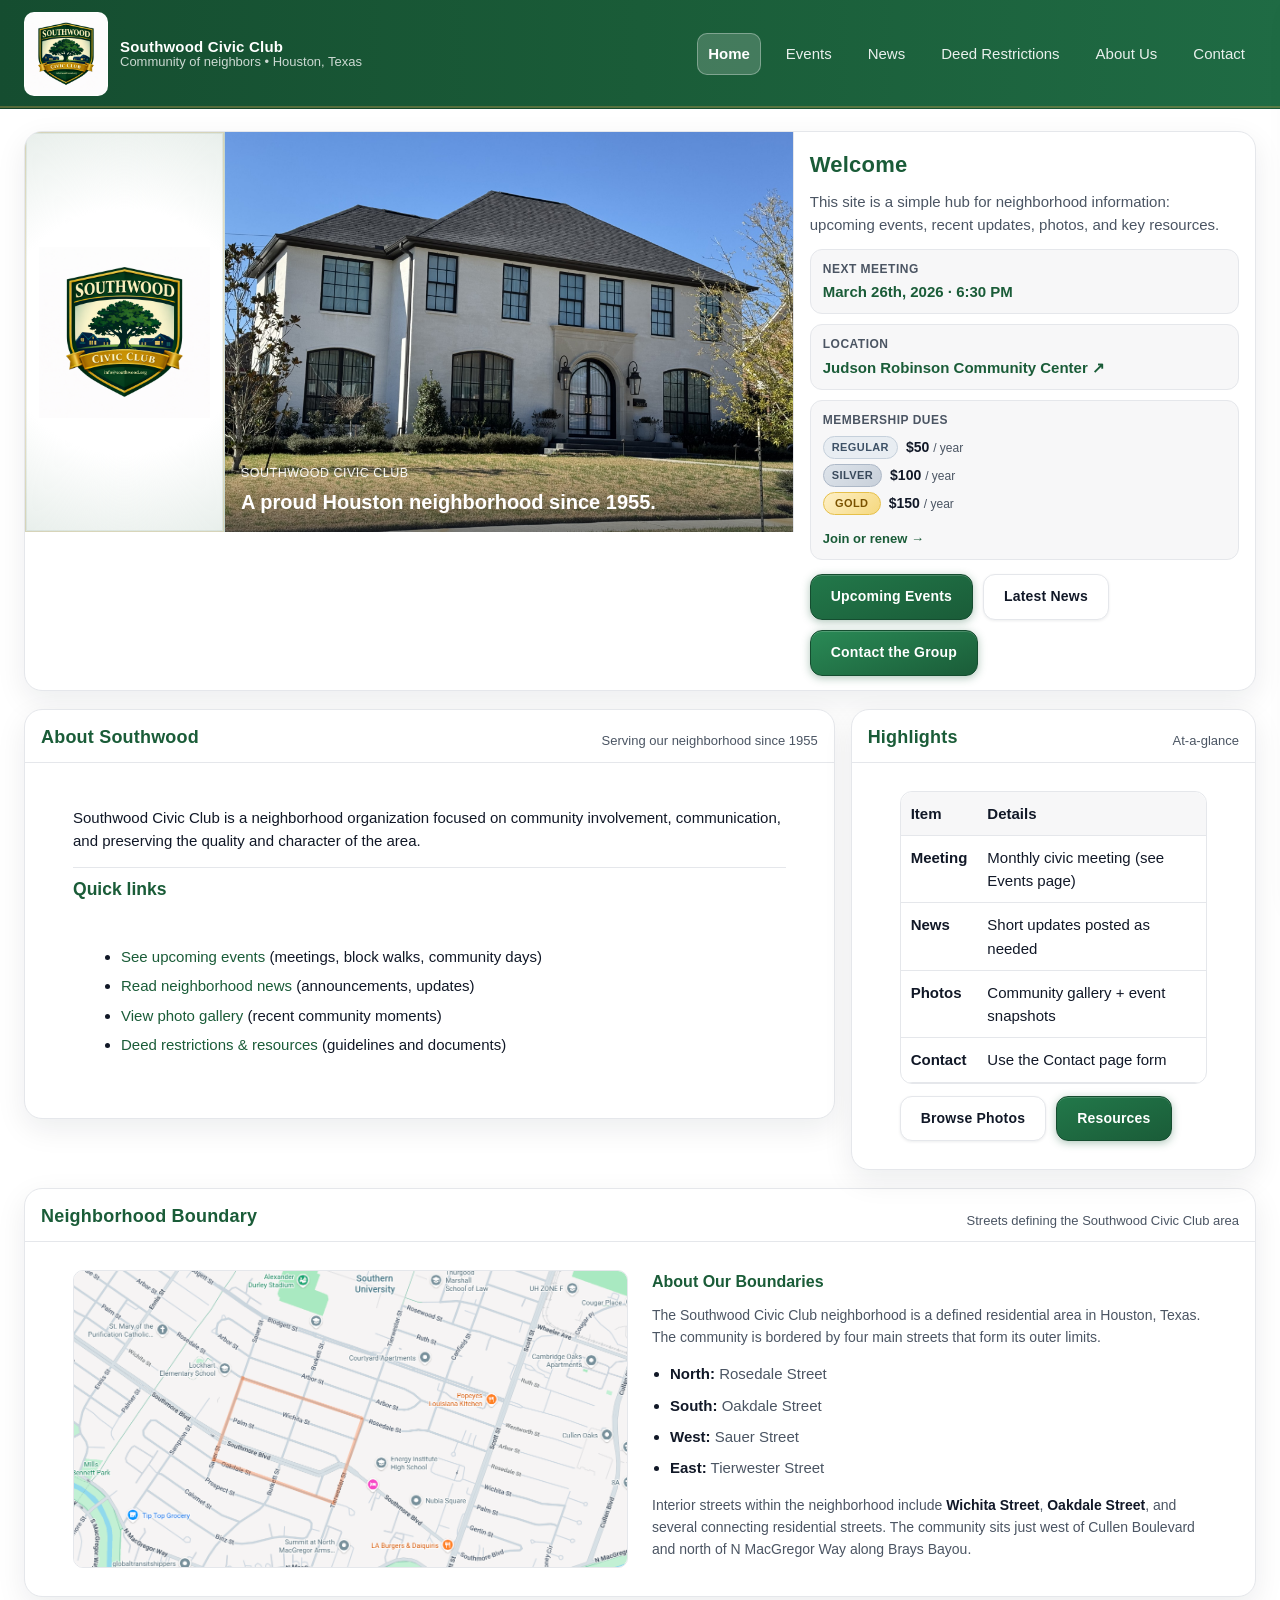
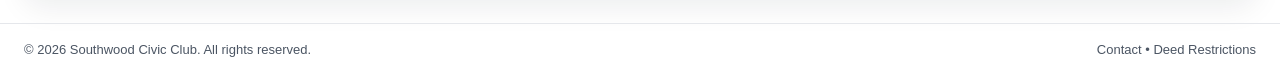
==== commit e2897c2f: "Update neighborhood boundary streets in index.html" ====
--- a/index.html
+++ b/index.html
@@ -202,9 +202,9 @@
               The community is bordered by four main streets that form its outer limits.
             </p>
             <ul style="margin:0 0 16px; padding-left:18px; display:flex; flex-direction:column; gap:8px;">
-              <li><strong style="color:var(--ink);">North:</strong> <span style="color:var(--muted);">Arbor Street</span></li>
-              <li><strong style="color:var(--ink);">South:</strong> <span style="color:var(--muted);">Southmore Boulevard</span></li>
-              <li><strong style="color:var(--ink);">West:</strong> <span style="color:var(--muted);">Sampson Street</span></li>
+              <li><strong style="color:var(--ink);">North:</strong> <span style="color:var(--muted);">Rosedale Street</span></li>
+              <li><strong style="color:var(--ink);">South:</strong> <span style="color:var(--muted);">Oakdale Street</span></li>
+              <li><strong style="color:var(--ink);">West:</strong> <span style="color:var(--muted);">Sauer Street</span></li>
               <li><strong style="color:var(--ink);">East:</strong> <span style="color:var(--muted);">Tierwester Street</span></li>
             </ul>
             <p style="margin:0; color:var(--muted); font-size:14px;">
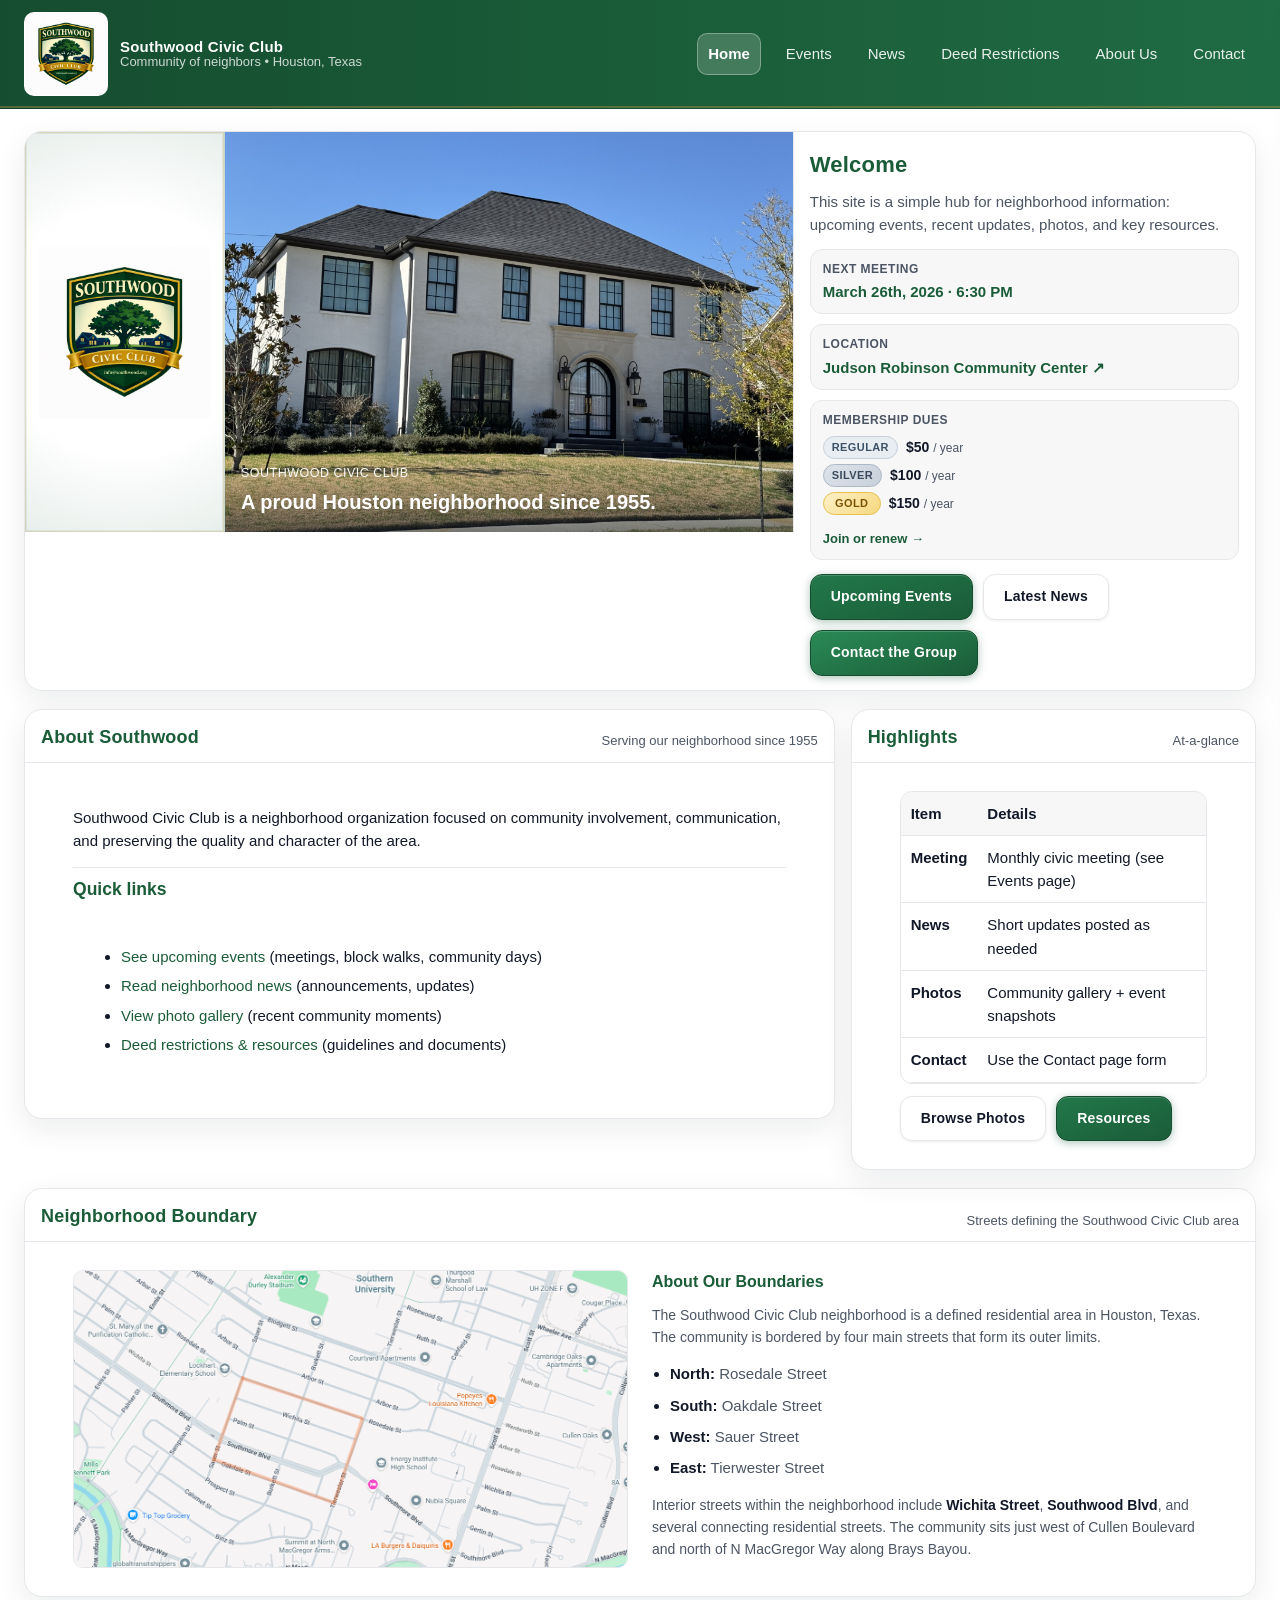
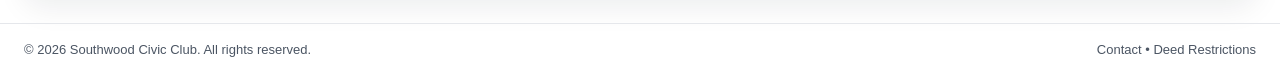
==== commit d044efdc: "Update street name in index.html" ====
--- a/index.html
+++ b/index.html
@@ -209,7 +209,7 @@
             </ul>
             <p style="margin:0; color:var(--muted); font-size:14px;">
               Interior streets within the neighborhood include <strong style="color:var(--ink);">Wichita Street</strong>,
-              <strong style="color:var(--ink);">Oakdale Street</strong>, and several connecting residential streets.
+              <strong style="color:var(--ink);">Southwood Blvd</strong>, and several connecting residential streets.
               The community sits just west of Cullen Boulevard and north of N MacGregor Way along Brays Bayou.
             </p>
           </div>
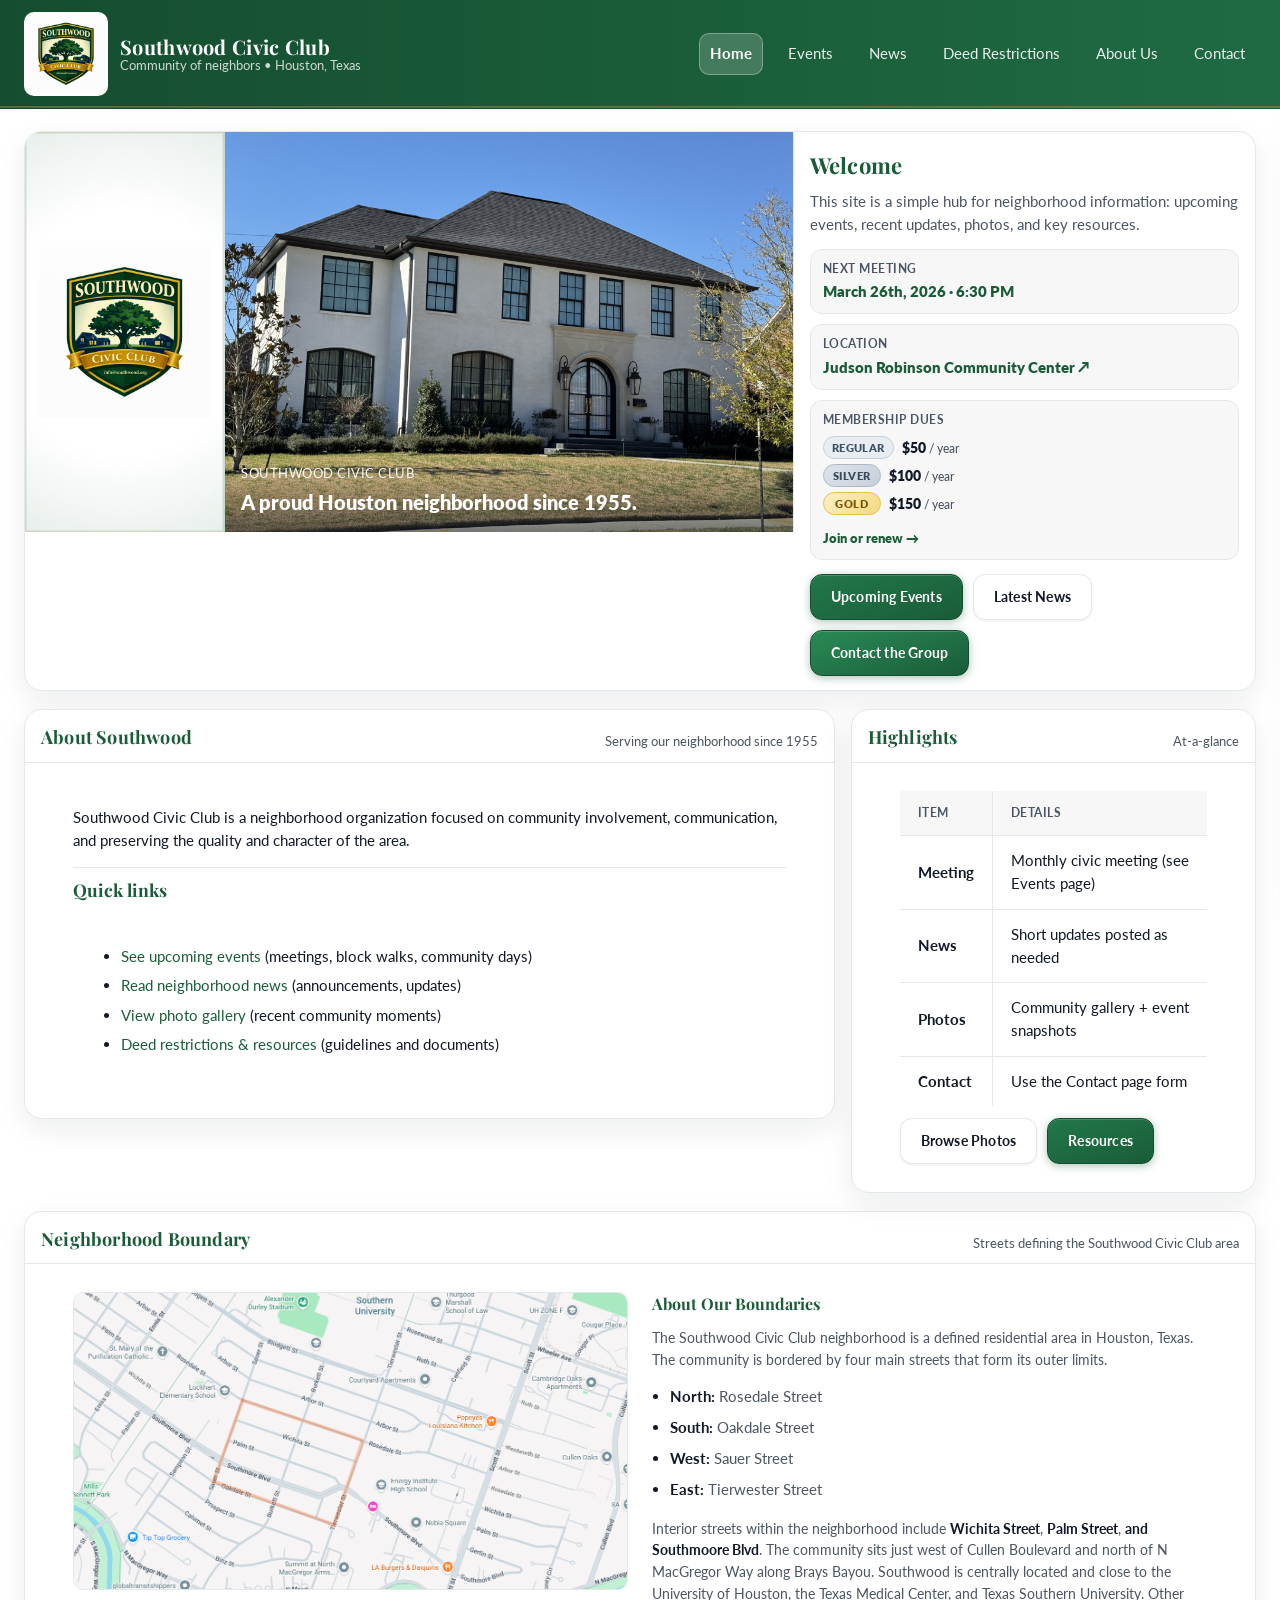
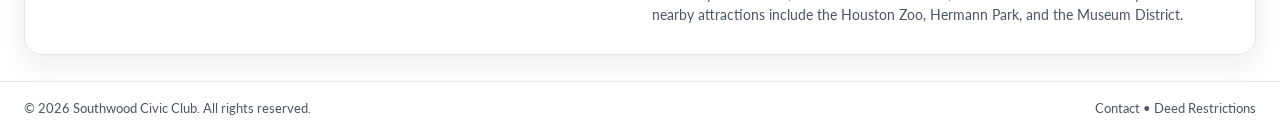
==== commit 3d33427b: "Revise neighborhood description in index.html Updated neighborhood description with additional stree" ====
--- a/index.html
+++ b/index.html
@@ -207,11 +207,15 @@
               <li><strong style="color:var(--ink);">West:</strong> <span style="color:var(--muted);">Sauer Street</span></li>
               <li><strong style="color:var(--ink);">East:</strong> <span style="color:var(--muted);">Tierwester Street</span></li>
             </ul>
-            <p style="margin:0; color:var(--muted); font-size:14px;">
-              Interior streets within the neighborhood include <strong style="color:var(--ink);">Wichita Street</strong>,
-              <strong style="color:var(--ink);">Southwood Blvd</strong>, and several connecting residential streets.
-              The community sits just west of Cullen Boulevard and north of N MacGregor Way along Brays Bayou.
-            </p>
+              <p style="margin:0; color:var(--muted); font-size:14px;">
+  Interior streets within the neighborhood include 
+  <strong style="color:var(--ink);">Wichita Street</strong>, 
+  <strong style="color:var(--ink);">Palm Street</strong>, 
+  <strong style="color:var(--ink);">and Southmoore Blvd</strong>. 
+  The community sits just west of Cullen Boulevard and north of N MacGregor Way along Brays Bayou. 
+  Southwood is centrally located and close to the University of Houston, the Texas Medical Center, and Texas Southern University. 
+  Other nearby attractions include the Houston Zoo, Hermann Park, and the Museum District.
+</p>
           </div>
         </div>
       </section>
--- a/assets/style.css
+++ b/assets/style.css
@@ -1,3 +1,5 @@
+@import url('https://fonts.googleapis.com/css2?family=Playfair+Display:wght@600;700&family=Lato:wght@400;600;700&display=swap');
+
 /* Southwood Civic Club - Classic site styling */
 
 :root{
@@ -31,13 +33,17 @@
   margin:0;
   background:var(--paper);
   color:var(--ink);
-  font-family: Calibri, Candara, "Segoe UI", SegoeUI, Optima, Arial, sans-serif;
+  font-family: 'Lato', Calibri, "Segoe UI", Arial, sans-serif;
   font-size:15px;
   line-height:1.55;
 }
 
 a{ color:var(--accent); text-decoration:none; }
 a:hover{ text-decoration:underline; }
+
+h1, h2, h3{
+  font-family: 'Playfair Display', Georgia, serif;
+}
 
 img{ max-width:100%; height:auto; display:block; }
 
@@ -122,8 +128,10 @@
   line-height:1.1;
 }
 .brandName{
+  font-family: 'Playfair Display', Georgia, serif;
   font-weight:700;
-  letter-spacing:.2px;
+  font-size: 20px;
+  letter-spacing:.3px;
   color:#fff;
 }
 .brandTag{
@@ -170,7 +178,7 @@
   background:rgba(255,255,255,.12);
   color:#fff;
   font-weight:700;
-  font-family: Calibri, Candara, "Segoe UI", SegoeUI, Optima, Arial, sans-serif;
+  font-family: 'Lato', Calibri, "Segoe UI", Arial, sans-serif;
   font-size:14px;
   line-height:1;
   display:inline-flex;
@@ -533,7 +541,7 @@
   cursor:pointer;
   text-decoration:none;
   transition: transform .15s ease, background .15s ease, box-shadow .15s ease, border-color .15s ease;
-  font-family: Calibri, Candara, "Segoe UI", SegoeUI, Optima, Arial, sans-serif;
+  font-family: 'Lato', Calibri, "Segoe UI", Arial, sans-serif;
   box-shadow: 0 1px 3px rgba(17,24,39,.08), inset 0 1px 0 rgba(255,255,255,.9);
   position: relative;
   overflow: hidden;
@@ -611,28 +619,36 @@
 .tableScroll{
   overflow-x: auto;
   -webkit-overflow-scrolling: touch;
-  border-radius: 12px;
-  border: 1px solid var(--line);
 }
 .table{
   width:100%;
   border-collapse:collapse;
-  border-radius: 12px;
-  overflow:hidden;
 }
 .table th, .table td{
-  padding: 10px 10px;
+  padding: 13px 18px;
   border-bottom: 1px solid var(--line);
-  vertical-align:top;
+  border-right: 1px solid var(--line);
+  vertical-align: middle;
+  text-align: left;
+}
+.table th:last-child,
+.table td:last-child{
+  border-right: 0;
 }
 .table th{
   background: var(--soft);
-  text-align:left;
-  color: var(--ink);
-  font-weight:800;
-}
-.table tr:hover td{
-  background: rgba(17,24,39,.02);
+  color: var(--muted);
+  font-weight: 700;
+  font-size: 12px;
+  text-transform: uppercase;
+  letter-spacing: .5px;
+  white-space: nowrap;
+}
+.table tbody tr:hover td{
+  background: rgba(26,92,56,.03);
+}
+.table tbody tr:last-child td{
+  border-bottom: 0;
 }
 
 /* Gallery */
@@ -738,7 +754,7 @@
   border: 1.5px solid var(--line);
   border-radius: 12px;
   padding: 11px 14px;
-  font-family: Calibri, Candara, "Segoe UI", SegoeUI, Optima, Arial, sans-serif;
+  font-family: 'Lato', Calibri, "Segoe UI", Arial, sans-serif;
   font-size: 15px;
   outline: none;
   background: #fafafa;
@@ -892,7 +908,7 @@
   border:1.5px solid var(--line);
   background:var(--soft);
   color:var(--ink);
-  font-family:Calibri, Candara, "Segoe UI", SegoeUI, Optima, Arial, sans-serif;
+  font-family: 'Lato', Calibri, "Segoe UI", Arial, sans-serif;
   cursor:pointer;
   text-align:left;
   transition:background .15s ease, border-color .15s ease, box-shadow .15s ease;
